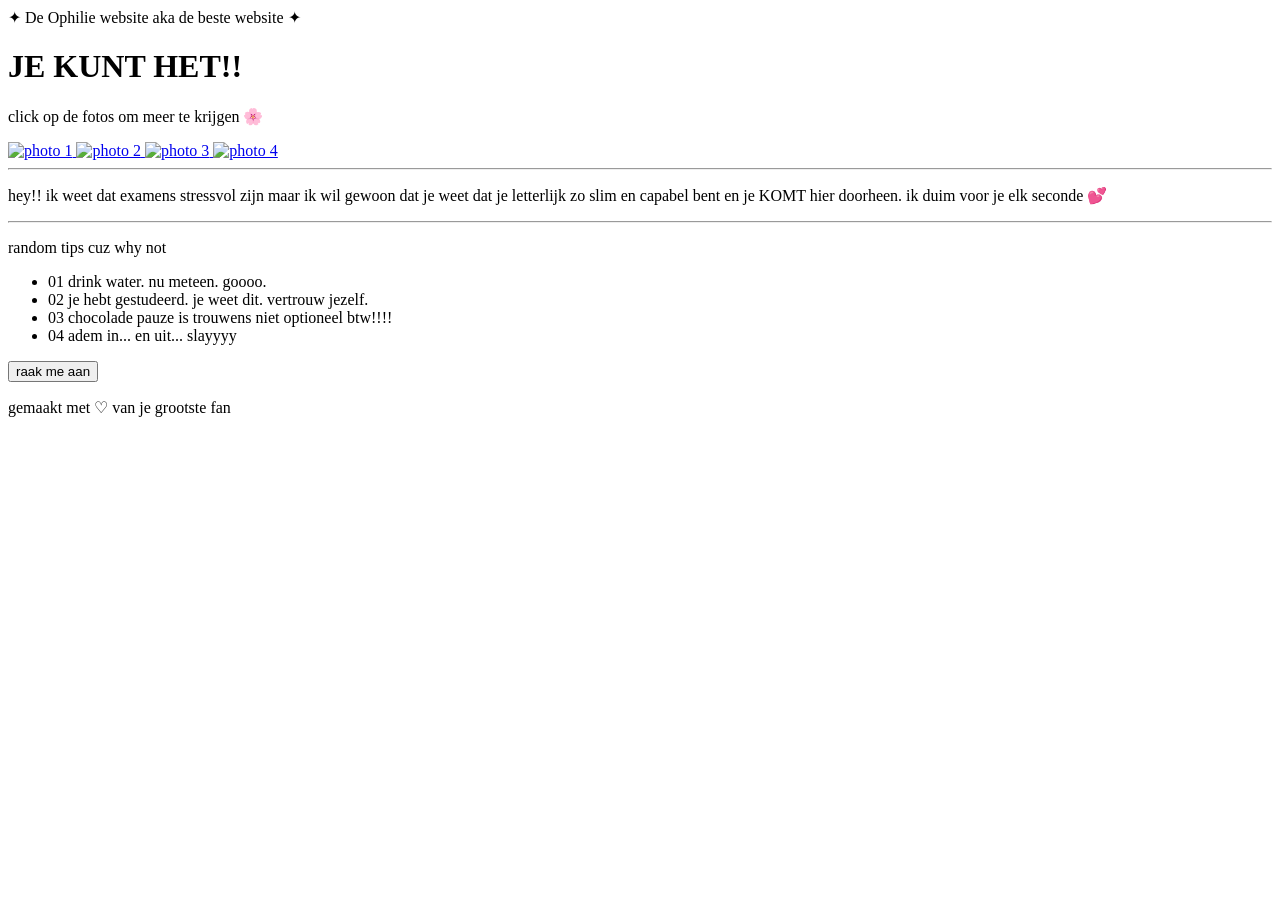
==== index.html @ c4ea1dd9 "Add files via upload" ====
<!DOCTYPE html>
<html lang="en">
<head>
    <meta charset="UTF-8">
    <meta name="viewport" content="width=device-width, initial-scale=1.0">
    <title>JE KUNT HET</title>
    <link rel="stylesheet" href="css/styles.css">
</head>
<body>
    <div class="wrapper">

    <div class="banner">✦ De Ophilie website aka de beste website ✦</div>

    <h1>JE KUNT HET!!</h1>
    <p class="lijn">click op de fotos om meer te krijgen 🌸</p>

<div class="foto-grid">
  <a href="img1.html" class="foto-slot">
    <img src="img/op_img1.jpg" alt="photo 1">
  </a>
  <a href="img2.html" class="foto-slot">
    <img src="img/op_img2.jpg" alt="photo 2">
  </a>
  <a href="img3.html" class="foto-slot">
    <img src="img/op_img3.jpg" alt="photo 3">
  </a>
  <a href="img4.html" class="foto-slot">
    <img src="img/op_img4.jpg" alt="photo 4">
  </a>
</div>

    <hr class="tussenLijn">

    <p class="message">
      hey!! ik weet dat examens stressvol zijn maar ik wil gewoon dat je weet
      dat je letterlijk zo slim en capabel bent en je KOMT hier doorheen.
      ik duim voor je elk seconde 💕
    </p>

    <hr class="tussenLijn">

    <p class="tips-header">random tips cuz why not</p>
    <ul class="tips">
        <li><span class="num">01</span> drink water. nu meteen. goooo.</li>
        <li><span class="num">02</span> je hebt gestudeerd. je weet dit. vertrouw jezelf.</li>
        <li><span class="num">03</span> chocolade pauze is trouwens niet optioneel btw!!!!</li>
        <li><span class="num">04</span> adem in... en uit... slayyyy</li>
    </ul>

    <button class="btn" onclick="launchConfetti()">raak me aan</button>

    <p class="footer-note">gemaakt met ♡ van je grootste fan</p>

  </div>
  <script src="js/index.js"></script>
</body>
</html>
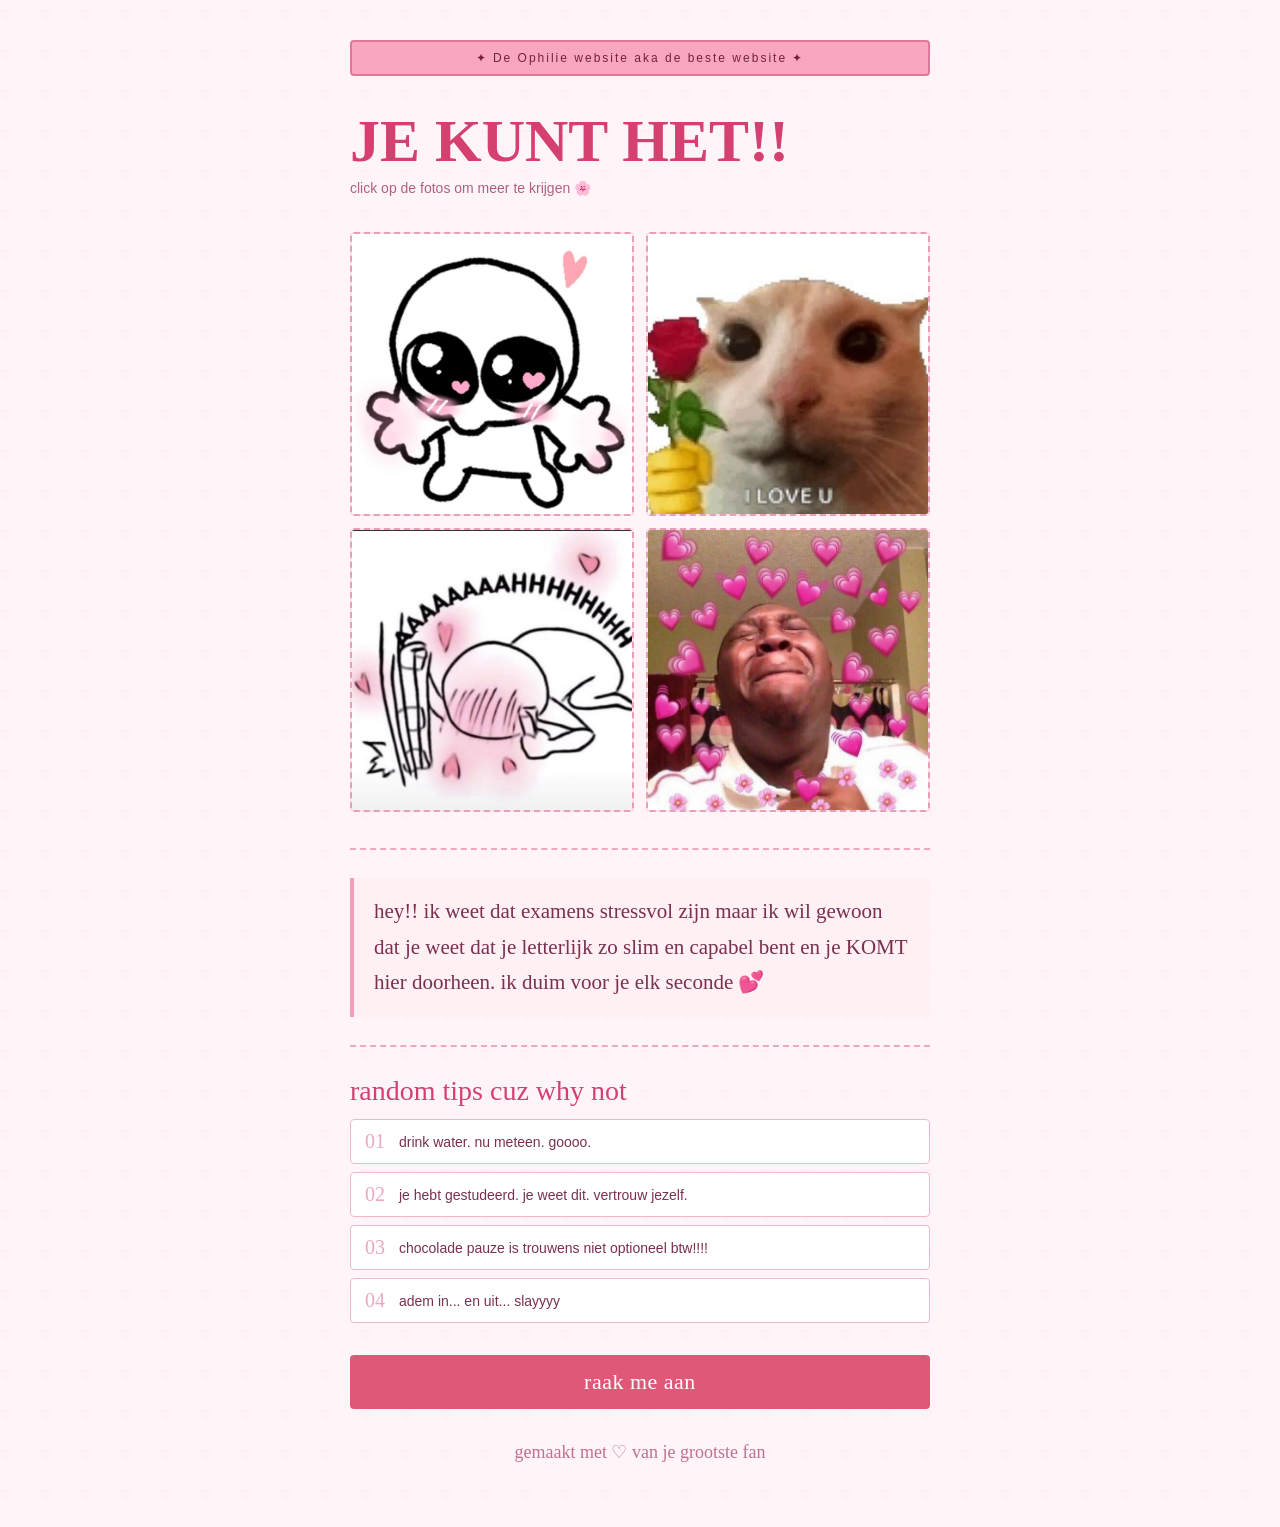
==== commit cbd77fae: "Update index.html" ====
--- a/index.html
+++ b/index.html
@@ -16,16 +16,16 @@
 
 <div class="foto-grid">
   <a href="img1.html" class="foto-slot">
-    <img src="img/op_img1.jpg" alt="photo 1">
+    <img src="op_img1.jpg" alt="photo 1">
   </a>
   <a href="img2.html" class="foto-slot">
-    <img src="img/op_img2.jpg" alt="photo 2">
+    <img src="op_img2.jpg" alt="photo 2">
   </a>
   <a href="img3.html" class="foto-slot">
-    <img src="img/op_img3.jpg" alt="photo 3">
+    <img src="op_img3.jpg" alt="photo 3">
   </a>
   <a href="img4.html" class="foto-slot">
-    <img src="img/op_img4.jpg" alt="photo 4">
+    <img src="op_img4.jpg" alt="photo 4">
   </a>
 </div>
 
@@ -54,4 +54,4 @@
   </div>
   <script src="js/index.js"></script>
 </body>
-</html>+</html>
--- a/css/styles.css
+++ b/css/styles.css
@@ -0,0 +1,217 @@
+html {
+  height: 100%;
+}
+* {
+  margin: 0;
+  padding: 0;
+  box-sizing: border-box;
+}
+
+body {
+  background-color: #fff5f8;
+  font-family: 'DM Sans', sans-serif;
+  color: #3a2030;
+  min-height: 100%;
+  position: relative;
+}
+
+
+body {
+  background-color: #fff5f8;
+  background-image: url("data:image/svg+xml,%3Csvg xmlns='http://www.w3.org/2000/svg' width='40' height='40'%3E%3Ctext y='20' font-size='14' fill='%23f5c2d0' opacity='0.5'%3E%E2%99%A1%3C/text%3E%3C/svg%3E");
+  background-repeat: repeat;
+  font-family: 'DM Sans', sans-serif;
+  color: #3a2030;
+  position: relative;
+}
+
+.wrapper {
+  position: relative;
+  z-index: 1;
+  max-width: 620px;
+  margin: 0 auto;
+  padding: 40px 20px 64px;
+}
+
+.banner {
+  background: #f7a8c0;
+  border: 2px solid #e07898;
+  border-radius: 4px;
+  text-align: center;
+  padding: 9px 0;
+  font-size: 12px;
+  letter-spacing: 2px;
+  color: #7a1f3c;
+  font-weight: 500;
+  margin-bottom: 32px;
+}
+
+
+h1 {
+  font-family: 'Caveat', cursive;
+  font-size: 60px;
+  font-weight: 700;
+  color: #d44070;
+  line-height: 1.1;
+  margin-bottom: 6px;
+}
+
+.lijn {
+  font-size: 14px;
+  color: #b06080;
+  margin-bottom: 36px;
+}
+
+.foto-grid {
+  display: grid;
+  grid-template-columns: 1fr 1fr;
+  gap: 12px;
+  margin-bottom: 36px;
+}
+
+.foto-slot {
+    display: block;
+    text-decoration: none;
+  background: #fde0ea;
+  border: 2px dashed #e8a0b8;
+  border-radius: 4px;
+  aspect-ratio: 1 / 1;
+  display: flex;
+  flex-direction: column;
+  align-items: center;
+  justify-content: center;
+  cursor: pointer;
+  overflow: hidden;
+  position: relative;
+  transition: background 0.2s;
+}
+
+.foto-slot:hover {
+  background: #fbc8d8;
+}
+
+.foto-slot input[type="file"] {
+  display: none;
+}
+
+.foto-slot .plus {
+  font-size: 30px;
+  color: #d46080;
+  line-height: 1;
+}
+
+.foto-slot .hint {
+  font-family: 'Caveat', cursive;
+  font-size: 16px;
+  color: #c05070;
+  margin-top: 6px;
+}
+
+.foto-slot img {
+  position: absolute;
+  inset: 0;
+  width: 100%;
+  height: 100%;
+  object-fit: cover;
+}
+
+.tussenLijn {
+  border: none;
+  border-top: 2px dashed #f0a8c0;
+  margin: 28px 0;
+}
+
+.message {
+  font-family: 'Caveat', cursive;
+  font-size: 21px;
+  line-height: 1.7;
+  color: #7a3050;
+  background: #fff0f4;
+  border-left: 4px solid #f0a0bc;
+  padding: 16px 20px;
+  border-radius: 0 4px 4px 0;
+}
+
+.tips-header {
+  font-family: 'Caveat', cursive;
+  font-size: 28px;
+  color: #d44070;
+  margin-bottom: 12px;
+}
+
+.tips {
+  list-style: none;
+  display: flex;
+  flex-direction: column;
+  gap: 8px;
+  margin-bottom: 32px;
+}
+
+.tips li {
+  background: #ffffff;
+  border: 1.5px solid #f0b8cc;
+  border-radius: 4px;
+  padding: 10px 14px;
+  font-size: 14px;
+  color: #7a3050;
+  display: flex;
+  align-items: center;
+  gap: 12px;
+}
+
+.tips li .num {
+  font-family: 'Caveat', cursive;
+  font-size: 20px;
+  color: #eba8bc;
+  min-width: 22px;
+}
+
+.btn {
+  display: block;
+  width: 100%;
+  background: #e05878;
+  color: #ffffff;
+  border: none;
+  border-radius: 4px;
+  padding: 14px;
+  font-family: 'Caveat', cursive;
+  font-size: 22px;
+  cursor: pointer;
+  letter-spacing: 0.5px;
+  transition: background 0.15s, transform 0.1s;
+  margin-bottom: 32px;
+}
+
+.btn:hover {
+  background: #c83f60;
+}
+
+.btn:active {
+  transform: scale(0.98);
+}
+
+.footer-note {
+  font-family: 'Caveat', cursive;
+  font-size: 18px;
+  color: #c07090;
+  text-align: center;
+}
+
+.confetti-dot {
+  position: fixed;
+  pointer-events: none;
+  z-index: 999;
+  animation: fall 3.2s ease-out forwards;
+  background: none;
+}
+
+@keyframes fall {
+  0% {
+    transform: translateY(-10px) rotate(0deg);
+    opacity: 1;
+  }
+  100% {
+    transform: translateY(100vh) rotate(400deg);
+    opacity: 0;
+  }
+}
